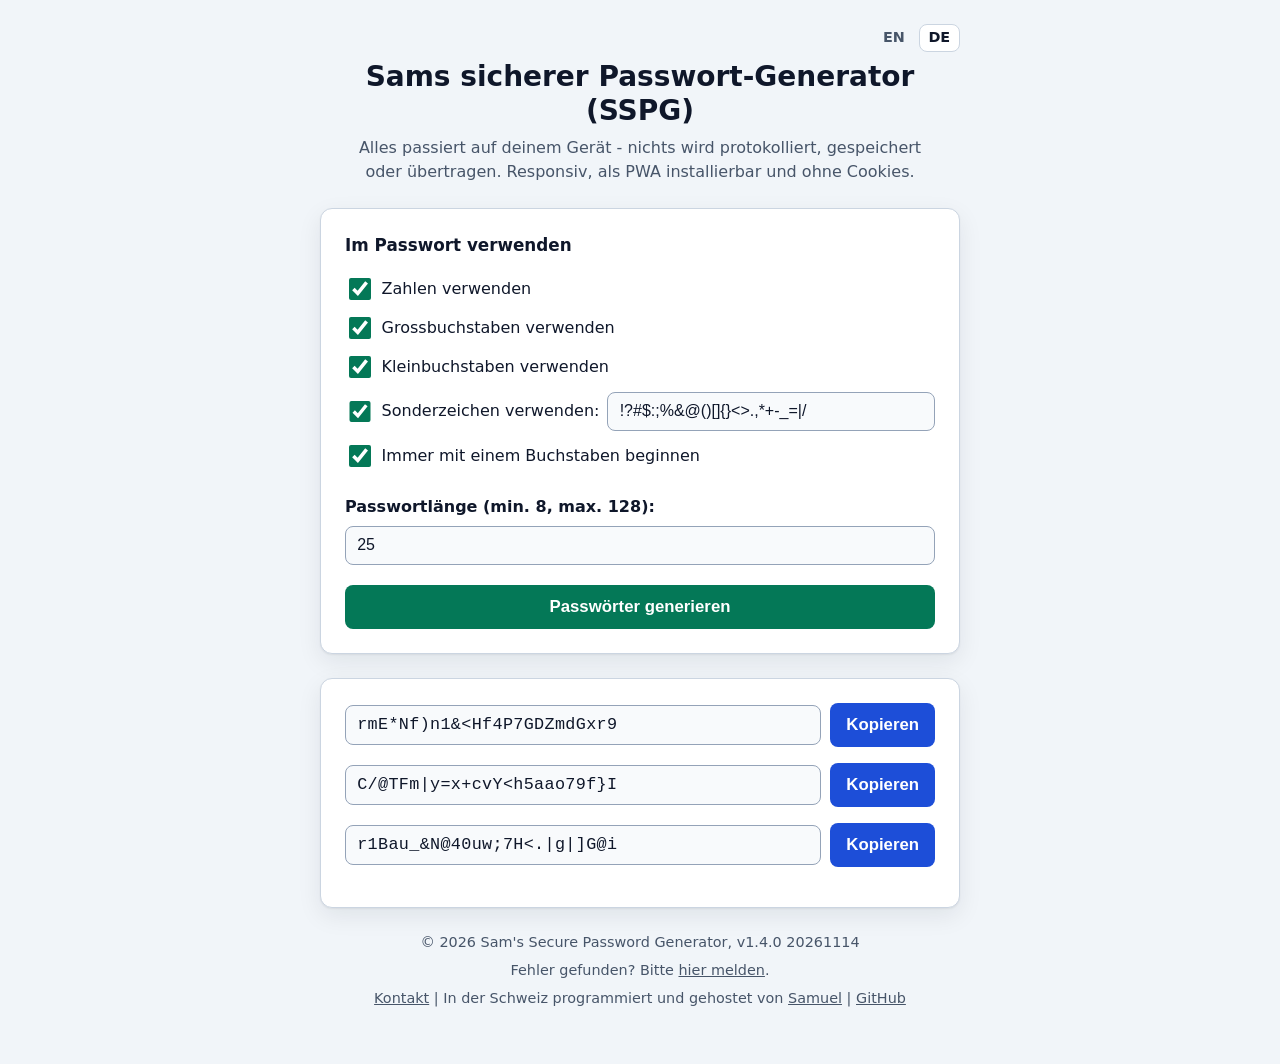
==== de/index.html @ daddc569 "SEO: Canonical, Social-Tags, Schema, 404-Seite und deutsche Fassung unter /de/ - Canonical, Open Gra" ====
<!DOCTYPE html>
<html lang="de-CH">

<!-- https://github.com/samuelT2/sams-secure-password-generator -->
<!-- Deutsche Fassung von /index.html (de-CH, "ss" statt Eszett) - beide synchron halten.
     Meldungen aus js/sspg.js richten sich nach <html lang>. -->

<head>
  <meta charset="UTF-8">
  <title>Sams sicherer Passwort-Generator (SSPG)</title>
  <meta name="viewport" content="width=device-width, initial-scale=1">
  <meta http-equiv="Content-Security-Policy"
    content="default-src 'self'; script-src 'self'; style-src 'self'; img-src 'self'; font-src 'self'; manifest-src 'self'; connect-src 'self'; base-uri 'none'; object-src 'none'; form-action 'none'">
  <meta name="referrer" content="no-referrer">
  <meta name="color-scheme" content="light dark">
  <meta name="description"
    content="Sicherer und einfacher Passwort-Generator: Erstelle zufällige Passwörter mit Zahlen, Gross- und Kleinbuchstaben und Sonderzeichen. Responsiv, als PWA installierbar und ohne Cookies.">
  <meta name="author" content="Samuel Tokalakis">
  <meta name="robots" content="index, follow, max-image-preview:large">

  <!-- Sprachfassungen: / = Englisch (x-default), /de/ = Deutsch -->
  <link rel="canonical" href="https://sspg.ch/de/">
  <link rel="alternate" hreflang="en" href="https://sspg.ch/">
  <link rel="alternate" hreflang="de" href="https://sspg.ch/de/">
  <link rel="alternate" hreflang="x-default" href="https://sspg.ch/">

  <!-- Open Graph / Social-Vorschau -->
  <meta property="og:type" content="website">
  <meta property="og:site_name" content="sspg.ch">
  <meta property="og:title" content="Sams sicherer Passwort-Generator (SSPG)">
  <meta property="og:description"
    content="Starke Zufallspasswörter direkt im Browser erstellen - nichts wird protokolliert, gespeichert oder übertragen. Responsiv, als PWA installierbar und ohne Cookies.">
  <meta property="og:url" content="https://sspg.ch/de/">
  <meta property="og:locale" content="de_CH">
  <meta property="og:locale:alternate" content="en_GB">
  <meta property="og:image" content="https://sspg.ch/assets/og-image.jpg">
  <meta property="og:image:type" content="image/jpeg">
  <meta property="og:image:width" content="1200">
  <meta property="og:image:height" content="630">
  <meta property="og:image:alt" content="sspg.ch - Secure Password Generator: Vorhängeschloss-Logo neben einem generierten Passwort">

  <!-- Twitter / X Card -->
  <meta name="twitter:card" content="summary_large_image">
  <meta name="twitter:title" content="Sams sicherer Passwort-Generator (SSPG)">
  <meta name="twitter:description"
    content="Starke Zufallspasswörter direkt im Browser erstellen - nichts wird protokolliert, gespeichert oder übertragen. Responsiv, als PWA installierbar und ohne Cookies.">
  <meta name="twitter:image" content="https://sspg.ch/assets/og-image.jpg">
  <meta name="twitter:image:alt" content="sspg.ch - Secure Password Generator: Vorhängeschloss-Logo neben einem generierten Passwort">

  <!-- Strukturierte Daten (Daten-Block, wird nicht ausgeführt - von der CSP nicht betroffen) -->
  <script type="application/ld+json">
  {
    "@context": "https://schema.org",
    "@type": "WebApplication",
    "@id": "https://sspg.ch/de/#webapp",
    "name": "Sams sicherer Passwort-Generator (SSPG)",
    "alternateName": ["SSPG", "Sam's Secure Password Generator"],
    "url": "https://sspg.ch/de/",
    "description": "Sicherer und einfacher Passwort-Generator: Erstelle zufällige Passwörter mit Zahlen, Gross- und Kleinbuchstaben und Sonderzeichen - komplett auf deinem Gerät.",
    "applicationCategory": "SecurityApplication",
    "operatingSystem": "Any",
    "browserRequirements": "Requires JavaScript",
    "inLanguage": "de-CH",
    "image": "https://sspg.ch/assets/og-image.jpg",
    "offers": {
      "@type": "Offer",
      "price": "0",
      "priceCurrency": "CHF"
    },
    "author": {
      "@type": "Person",
      "@id": "https://tokalakis.ch/#person",
      "name": "Samuel Tokalakis",
      "url": "https://tokalakis.ch/"
    }
  }
  </script>

  <link rel="stylesheet" href="/css/style.css?v=1.4.0">
  <link rel="manifest" href="/assets/pwa/manifest.json">
  <link rel="icon" href="/favicon.ico" sizes="16x16 32x32 48x48">
  <link rel="apple-touch-icon" sizes="57x57" href="/assets/favicon/apple-icon-57x57.png">
  <link rel="apple-touch-icon" sizes="60x60" href="/assets/favicon/apple-icon-60x60.png">
  <link rel="apple-touch-icon" sizes="72x72" href="/assets/favicon/apple-icon-72x72.png">
  <link rel="apple-touch-icon" sizes="76x76" href="/assets/favicon/apple-icon-76x76.png">
  <link rel="apple-touch-icon" sizes="114x114" href="/assets/favicon/apple-icon-114x114.png">
  <link rel="apple-touch-icon" sizes="120x120" href="/assets/favicon/apple-icon-120x120.png">
  <link rel="apple-touch-icon" sizes="144x144" href="/assets/favicon/apple-icon-144x144.png">
  <link rel="apple-touch-icon" sizes="152x152" href="/assets/favicon/apple-icon-152x152.png">
  <link rel="apple-touch-icon" sizes="180x180" href="/assets/favicon/apple-icon-180x180.png">
  <link rel="icon" type="image/png" sizes="192x192" href="/assets/favicon/android-icon-192x192.png">
  <link rel="icon" type="image/png" sizes="32x32" href="/assets/favicon/favicon-32x32.png">
  <link rel="icon" type="image/png" sizes="96x96" href="/assets/favicon/favicon-96x96.png">
  <link rel="icon" type="image/png" sizes="16x16" href="/assets/favicon/favicon-16x16.png">
  <meta name="msapplication-TileColor" content="#ffffff">
  <meta name="msapplication-TileImage" content="/assets/favicon/ms-icon-144x144.png">
  <meta name="theme-color" content="#f1f5f9" media="(prefers-color-scheme: light)">
  <meta name="theme-color" content="#0f172a" media="(prefers-color-scheme: dark)">
</head>

<body>
  <main class="app">
    <header class="app-header">
      <!-- Sprachumschalter: "/?lang=en" überspringt die Komfort-Umleitung nach /de/ (.htaccess) -->
      <nav class="lang-switch" aria-label="Sprache">
        <a href="/?lang=en" hreflang="en" lang="en">EN</a>
        <a href="/de/" hreflang="de" lang="de" aria-current="page">DE</a>
      </nav>
      <h1>Sams sicherer Passwort-Generator (SSPG)</h1>
      <p class="intro">Alles passiert auf deinem Gerät - nichts wird protokolliert, gespeichert oder übertragen.
        Responsiv, als PWA installierbar und ohne Cookies.</p>
    </header>

    <form class="card form" id="generator" novalidate>
      <fieldset class="options">
        <legend>Im Passwort verwenden</legend>

        <div class="checkbox-row">
          <input type="checkbox" id="numbers" checked>
          <label for="numbers">Zahlen verwenden</label>
        </div>
        <div class="checkbox-row">
          <input type="checkbox" id="uppercases" checked>
          <label for="uppercases">Grossbuchstaben verwenden</label>
        </div>
        <div class="checkbox-row">
          <input type="checkbox" id="lowercases" checked>
          <label for="lowercases">Kleinbuchstaben verwenden</label>
        </div>
        <div class="checkbox-row checkbox-row--symbols">
          <input type="checkbox" id="symbols" checked>
          <label for="symbols">Sonderzeichen verwenden:</label>
          <input type="text" id="customSymbols" class="custom-symbols" placeholder="!?#$%..."
            aria-label="Eigene Sonderzeichen" value="!?#$:;%&amp;@()[]{}&lt;&gt;.,*+-_=|/">
        </div>
        <div class="checkbox-row">
          <input type="checkbox" id="startsWithLetter" checked>
          <label for="startsWithLetter">Immer mit einem Buchstaben beginnen</label>
        </div>
      </fieldset>

      <div class="field">
        <label for="length">Passwortlänge (min. 8, max. 128):</label>
        <input type="number" id="length" min="8" max="128" step="1" inputmode="numeric" value="25">
      </div>

      <p id="formError" class="form-error" role="alert" hidden></p>

      <button type="submit" id="generateBtn" class="btn btn--primary">Passwörter generieren</button>
    </form>

    <section class="card result" aria-label="Generierte Passwörter">
      <div class="result-row">
        <label for="password-1" class="visually-hidden">Generiertes Passwort 1</label>
        <input type="text" id="password-1" readonly spellcheck="false" autocomplete="off">
        <button type="button" class="btn btn--copy" data-copy-target="password-1"
          aria-label="Passwort 1 in die Zwischenablage kopieren">Kopieren</button>
      </div>
      <div class="result-row">
        <label for="password-2" class="visually-hidden">Generiertes Passwort 2</label>
        <input type="text" id="password-2" readonly spellcheck="false" autocomplete="off">
        <button type="button" class="btn btn--copy" data-copy-target="password-2"
          aria-label="Passwort 2 in die Zwischenablage kopieren">Kopieren</button>
      </div>
      <div class="result-row">
        <label for="password-3" class="visually-hidden">Generiertes Passwort 3</label>
        <input type="text" id="password-3" readonly spellcheck="false" autocomplete="off">
        <button type="button" class="btn btn--copy" data-copy-target="password-3"
          aria-label="Passwort 3 in die Zwischenablage kopieren">Kopieren</button>
      </div>
      <div id="copyStatus" aria-live="polite" class="visually-hidden"></div>
    </section>

    <footer>
      <p>&copy; <span id="year"></span> Sam's Secure Password Generator, v1.4.0 20261114</p>
      <p>Fehler gefunden? Bitte
        <a href="https://github.com/samuelT2/sams-secure-password-generator/issues/new/choose" target="_blank"
          rel="noopener noreferrer">hier melden</a>.
      </p>
      <p><a href="mailto:samuel@sspg.ch">Kontakt</a> | In der Schweiz programmiert und gehostet von <a href="https://tokalakis.ch" target="_blank"
          rel="noopener noreferrer">Samuel</a> |
        <a href="https://github.com/samuelT2/sams-secure-password-generator" target="_blank"
          rel="noopener noreferrer">GitHub</a>
      </p>
    </footer>
  </main>

  <script defer src="/js/sspg.js?v=1.4.0"></script>
  <script defer src="/register-sw.js?v=1.4.0"></script>
</body>

</html>
---- css/style.css ----
/* ===========================================================================
   Sam's Secure Password Generator (SSPG)
   Design tokens + light/dark theming. Button colours are intentionally kept
   identical across themes so their white text always meets WCAG AA contrast.
   =========================================================================== */

:root {
  color-scheme: light dark;

  --bg: #f1f5f9;
  --surface: #ffffff;
  --surface-2: #f8fafc;
  --text: #0f172a;
  --muted: #475569;
  --border: #cbd5e1;
  --border-strong: #94a3b8;

  --primary: #047857;
  --primary-hover: #065f46;
  --copy: #1d4ed8;
  --copy-hover: #1e40af;
  --on-accent: #ffffff;

  --focus: #2563eb;

  --success-bg: #d1fae5;
  --success-text: #065f46;
  --error-bg: #fef2f2;
  --error-border: #fecaca;
  --error-text: #b91c1c;

  --radius: 12px;
  --radius-sm: 8px;
  --shadow: 0 1px 2px rgba(15, 23, 42, 0.06), 0 8px 24px rgba(15, 23, 42, 0.08);
  --ring: 0 0 0 3px var(--focus);
}

@media (prefers-color-scheme: dark) {
  :root {
    --bg: #0b1220;
    --surface: #1e293b;
    --surface-2: #172033;
    --text: #e2e8f0;
    --muted: #94a3b8;
    --border: #334155;
    --border-strong: #475569;

    --focus: #60a5fa;

    --success-bg: #064e3b;
    --success-text: #d1fae5;
    --error-bg: #2a1416;
    --error-border: #7f1d1d;
    --error-text: #fca5a5;
  }
}

* {
  box-sizing: border-box;
}

body {
  margin: 0;
  padding: 1.5rem 1rem 3rem;
  font-family: system-ui, -apple-system, "Segoe UI", Roboto, Helvetica, Arial, sans-serif;
  font-size: 1rem;
  line-height: 1.5;
  background: var(--bg);
  color: var(--text);
  -webkit-text-size-adjust: 100%;
}

.app {
  max-width: 640px;
  margin: 0 auto;
}

/* ---------- Header ---------- */

.app-header {
  text-align: center;
  margin-bottom: 1.5rem;
}

/* Language switcher (EN | DE) */
.lang-switch {
  display: flex;
  justify-content: flex-end;
  gap: 0.25rem;
  margin-bottom: 0.5rem;
  font-size: 0.9rem;
}

.lang-switch a {
  padding: 0.15rem 0.55rem;
  border: 1px solid transparent;
  border-radius: var(--radius-sm);
  color: var(--muted);
  font-weight: 600;
  text-decoration: none;
}

.lang-switch a:hover {
  color: var(--text);
  border-color: var(--border-strong);
}

.lang-switch a[aria-current="page"] {
  color: var(--text);
  background: var(--surface);
  border-color: var(--border);
}

h1 {
  font-size: clamp(1.35rem, 4vw, 1.75rem);
  line-height: 1.2;
  margin: 0 0 0.5rem;
}

.intro {
  margin: 0 auto;
  max-width: 36rem;
  color: var(--muted);
}

/* ---------- Cards ---------- */

.card {
  background: var(--surface);
  border: 1px solid var(--border);
  border-radius: var(--radius);
  box-shadow: var(--shadow);
  padding: 1.5rem;
  margin-bottom: 1.5rem;
}

/* ---------- Form ---------- */

.options {
  border: none;
  margin: 0;
  padding: 0;
}

.options legend {
  font-weight: 600;
  font-size: 1.05rem;
  padding: 0;
  margin-bottom: 0.75rem;
}

.checkbox-row {
  display: flex;
  flex-wrap: wrap;
  align-items: center;
  gap: 0.5rem;
  padding: 0.35rem 0;
}

.checkbox-row label {
  cursor: pointer;
}

.checkbox-row--symbols .custom-symbols {
  flex: 1 1 12rem;
  min-width: 0;
}

input[type="checkbox"] {
  flex: 0 0 auto;
  width: 1.35rem;
  height: 1.35rem;
  accent-color: var(--primary);
  cursor: pointer;
}

.field {
  margin-top: 1.25rem;
}

.field label {
  display: block;
  font-weight: 600;
  margin-bottom: 0.4rem;
}

input[type="text"],
input[type="number"] {
  width: 100%;
  padding: 0.6rem 0.7rem;
  font-size: 1rem;
  color: var(--text);
  background: var(--surface-2);
  border: 1px solid var(--border-strong);
  border-radius: var(--radius-sm);
}

input::placeholder {
  color: var(--muted);
  opacity: 1;
}

/* ---------- Buttons ---------- */

.btn {
  display: block;
  width: 100%;
  padding: 0.75rem 1rem;
  font-size: 1.05rem;
  font-weight: 600;
  color: var(--on-accent);
  border: none;
  border-radius: var(--radius-sm);
  cursor: pointer;
  transition: background-color 0.15s ease;
}

.btn--primary {
  background: var(--primary);
  margin-top: 1.25rem;
}

.btn--primary:hover {
  background: var(--primary-hover);
}

.btn--copy {
  background: var(--copy);
}

.btn--copy:hover {
  background: var(--copy-hover);
}

/* ---------- Results ---------- */

.result-row {
  display: flex;
  flex-wrap: wrap;
  align-items: center;
  gap: 0.6rem;
  margin-bottom: 1rem;
}

.result-row:last-of-type {
  margin-bottom: 0;
}

.result-row input {
  flex: 1 1 60%;
  min-width: 0;
  font-family: ui-monospace, "Cascadia Code", "Courier New", monospace;
  font-size: 1.05rem;
  letter-spacing: 0.02em;
}

.result-row .btn--copy {
  flex: 0 0 auto;
  width: auto;
  min-width: 6rem;
}

.copy-feedback {
  flex: 1 0 100%;
  font-size: 0.9rem;
  font-weight: 600;
  color: var(--success-text);
  background: var(--success-bg);
  border-radius: var(--radius-sm);
  padding: 0.3rem 0.6rem;
}

/* ---------- Inline form error ---------- */

.form-error {
  margin: 1rem 0 0;
  padding: 0.7rem 0.85rem;
  color: var(--error-text);
  background: var(--error-bg);
  border: 1px solid var(--error-border);
  border-radius: var(--radius-sm);
  font-weight: 500;
}

/* ---------- 404 page ---------- */

.not-found h2 {
  margin: 0 0 0.5rem;
  font-size: 1.2rem;
}

.not-found p {
  margin: 0;
}

a.btn {
  text-align: center;
  text-decoration: none;
}

/* ---------- Footer ---------- */

footer {
  text-align: center;
  font-size: 0.9rem;
  color: var(--muted);
}

footer p {
  margin: 0.4rem 0;
}

footer a {
  color: inherit;
}

/* ---------- Focus / accessibility ---------- */

:focus-visible {
  outline: 3px solid var(--focus);
  outline-offset: 2px;
}

.visually-hidden {
  position: absolute;
  width: 1px;
  height: 1px;
  margin: -1px;
  padding: 0;
  overflow: hidden;
  clip: rect(0 0 0 0);
  clip-path: inset(50%);
  white-space: nowrap;
  border: 0;
}

/* ---------- Responsive ---------- */

@media (max-width: 480px) {
  body {
    padding: 1rem 0.75rem 2.5rem;
  }

  .card {
    padding: 1.15rem;
  }

  .result-row {
    flex-direction: column;
    align-items: stretch;
  }

  .result-row .btn--copy {
    width: 100%;
  }
}

@media (prefers-reduced-motion: reduce) {
  * {
    transition: none !important;
  }
}
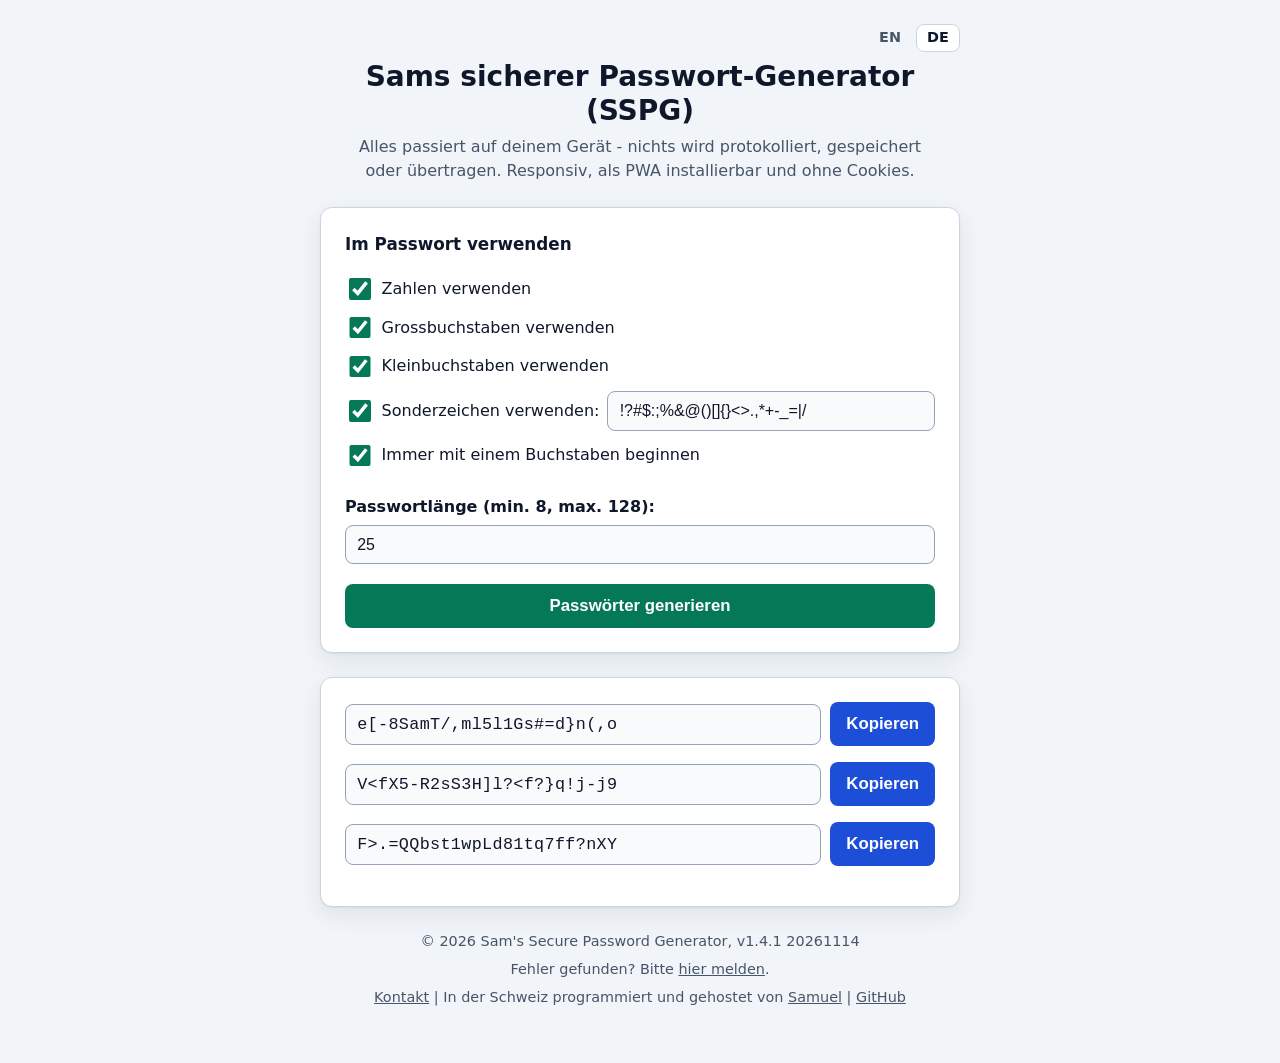
==== commit 6624da71: "Performance: Favicon-Set auf das Nötige reduziert, Manifest korrigiert - assets/favicon/: 30 -> 6 Da" ====
--- a/de/index.html
+++ b/de/index.html
@@ -76,24 +76,11 @@
   }
   </script>
 
-  <link rel="stylesheet" href="/css/style.css?v=1.4.0">
+  <link rel="stylesheet" href="/css/style.css?v=1.4.1">
   <link rel="manifest" href="/assets/pwa/manifest.json">
   <link rel="icon" href="/favicon.ico" sizes="16x16 32x32 48x48">
-  <link rel="apple-touch-icon" sizes="57x57" href="/assets/favicon/apple-icon-57x57.png">
-  <link rel="apple-touch-icon" sizes="60x60" href="/assets/favicon/apple-icon-60x60.png">
-  <link rel="apple-touch-icon" sizes="72x72" href="/assets/favicon/apple-icon-72x72.png">
-  <link rel="apple-touch-icon" sizes="76x76" href="/assets/favicon/apple-icon-76x76.png">
-  <link rel="apple-touch-icon" sizes="114x114" href="/assets/favicon/apple-icon-114x114.png">
-  <link rel="apple-touch-icon" sizes="120x120" href="/assets/favicon/apple-icon-120x120.png">
-  <link rel="apple-touch-icon" sizes="144x144" href="/assets/favicon/apple-icon-144x144.png">
-  <link rel="apple-touch-icon" sizes="152x152" href="/assets/favicon/apple-icon-152x152.png">
+  <link rel="icon" type="image/png" sizes="96x96" href="/assets/favicon/favicon-96x96.png">
   <link rel="apple-touch-icon" sizes="180x180" href="/assets/favicon/apple-icon-180x180.png">
-  <link rel="icon" type="image/png" sizes="192x192" href="/assets/favicon/android-icon-192x192.png">
-  <link rel="icon" type="image/png" sizes="32x32" href="/assets/favicon/favicon-32x32.png">
-  <link rel="icon" type="image/png" sizes="96x96" href="/assets/favicon/favicon-96x96.png">
-  <link rel="icon" type="image/png" sizes="16x16" href="/assets/favicon/favicon-16x16.png">
-  <meta name="msapplication-TileColor" content="#ffffff">
-  <meta name="msapplication-TileImage" content="/assets/favicon/ms-icon-144x144.png">
   <meta name="theme-color" content="#f1f5f9" media="(prefers-color-scheme: light)">
   <meta name="theme-color" content="#0f172a" media="(prefers-color-scheme: dark)">
 </head>
@@ -172,7 +159,7 @@
     </section>
 
     <footer>
-      <p>&copy; <span id="year"></span> Sam's Secure Password Generator, v1.4.0 20261114</p>
+      <p>&copy; <span id="year"></span> Sam's Secure Password Generator, v1.4.1 20261114</p>
       <p>Fehler gefunden? Bitte
         <a href="https://github.com/samuelT2/sams-secure-password-generator/issues/new/choose" target="_blank"
           rel="noopener noreferrer">hier melden</a>.
@@ -185,8 +172,8 @@
     </footer>
   </main>
 
-  <script defer src="/js/sspg.js?v=1.4.0"></script>
-  <script defer src="/register-sw.js?v=1.4.0"></script>
+  <script defer src="/js/sspg.js?v=1.4.1"></script>
+  <script defer src="/register-sw.js?v=1.4.1"></script>
 </body>
 
 </html>
--- a/css/style.css
+++ b/css/style.css
@@ -82,31 +82,51 @@
   margin-bottom: 1.5rem;
 }
 
-/* Language switcher (EN | DE) */
+/* Language switcher (EN | DE)
+   Each link is a 44x44 px tap target; the visible pill (::before) stays small.
+   The negative top margin offsets the taller links, so the layout does not move. */
 .lang-switch {
   display: flex;
   justify-content: flex-end;
   gap: 0.25rem;
-  margin-bottom: 0.5rem;
+  margin: -0.5rem 0 0;
   font-size: 0.9rem;
 }
 
 .lang-switch a {
-  padding: 0.15rem 0.55rem;
+  position: relative;
+  isolation: isolate;
+  display: inline-flex;
+  align-items: center;
+  justify-content: center;
+  min-width: 44px;
+  min-height: 44px;
+  padding: 0 0.6rem;
+  border-radius: var(--radius-sm);
+  color: var(--muted);
+  font-weight: 600;
+  text-decoration: none;
+}
+
+.lang-switch a::before {
+  content: "";
+  position: absolute;
+  inset: 0.5rem 0;
+  z-index: -1;
   border: 1px solid transparent;
   border-radius: var(--radius-sm);
-  color: var(--muted);
-  font-weight: 600;
-  text-decoration: none;
-}
-
-.lang-switch a:hover {
-  color: var(--text);
-  border-color: var(--border-strong);
-}
-
+}
+
+.lang-switch a:hover,
 .lang-switch a[aria-current="page"] {
   color: var(--text);
+}
+
+.lang-switch a:hover::before {
+  border-color: var(--border-strong);
+}
+
+.lang-switch a[aria-current="page"]::before {
   background: var(--surface);
   border-color: var(--border);
 }
